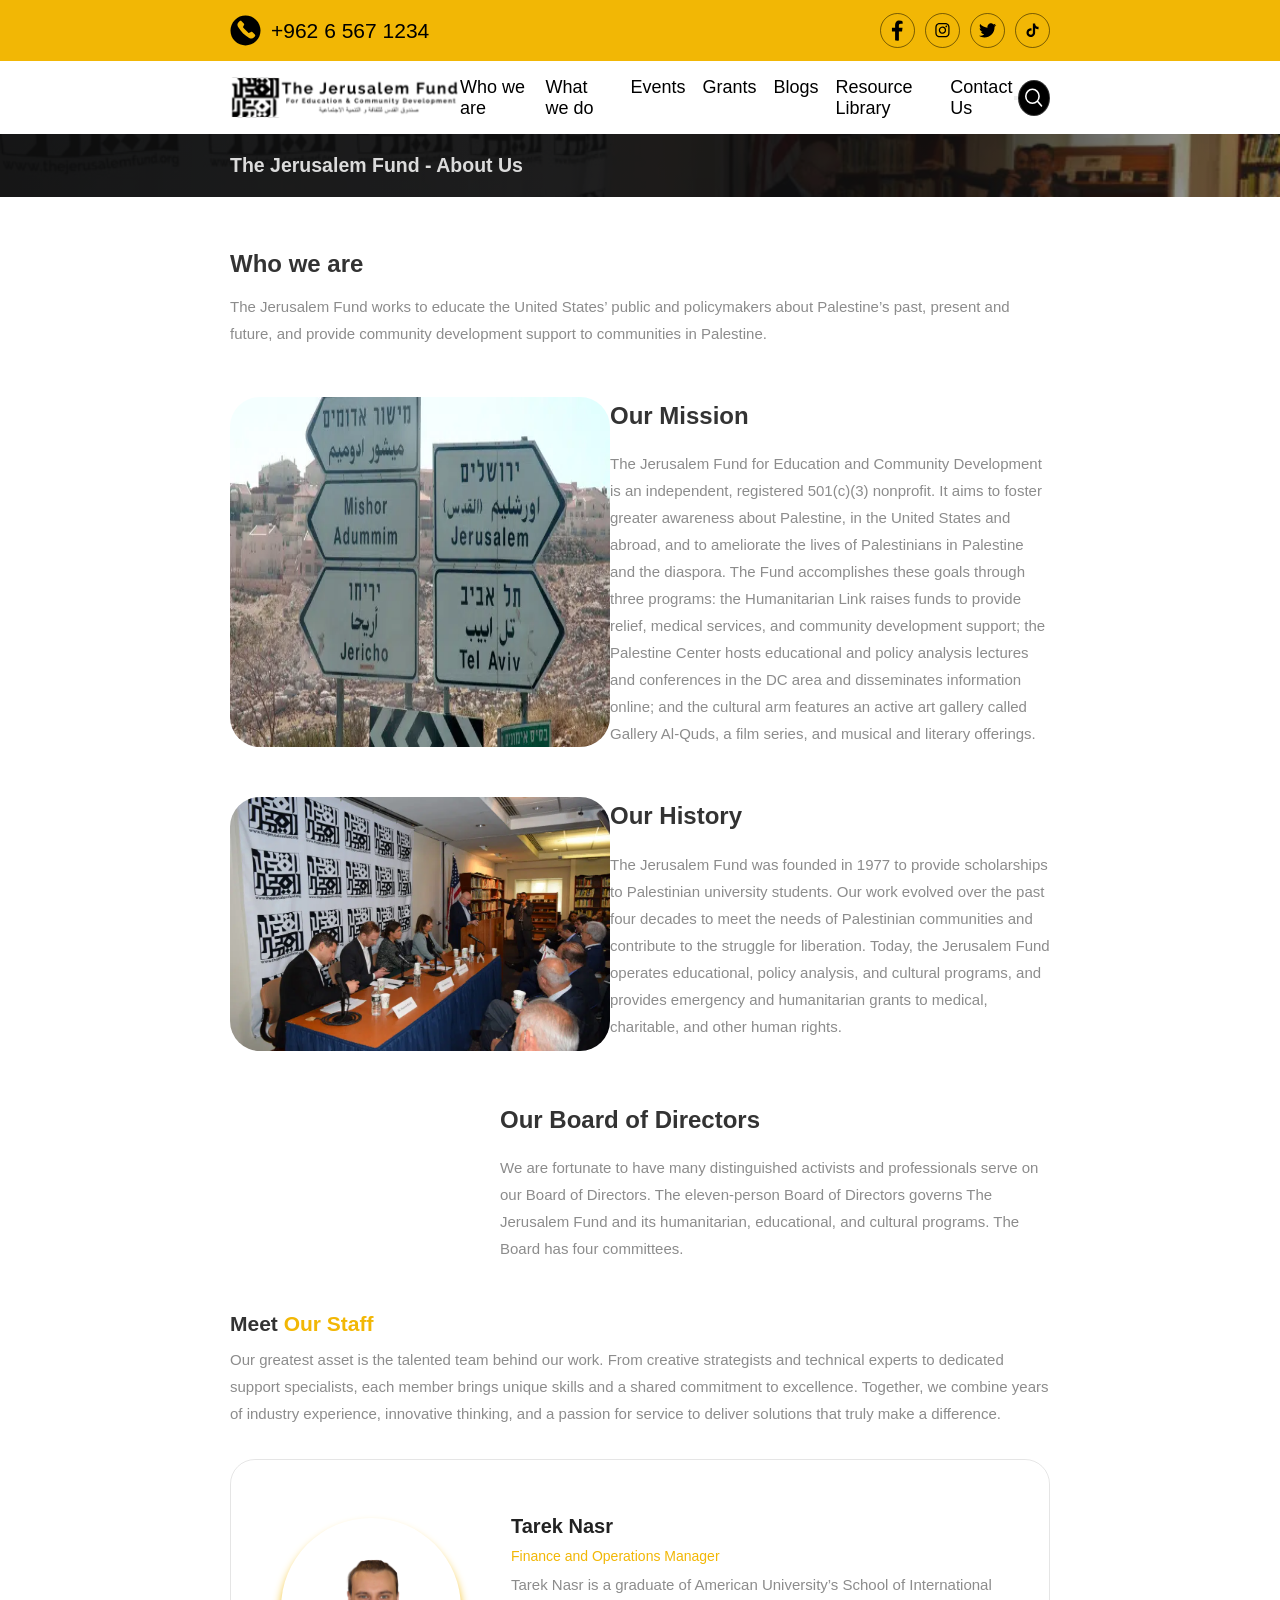
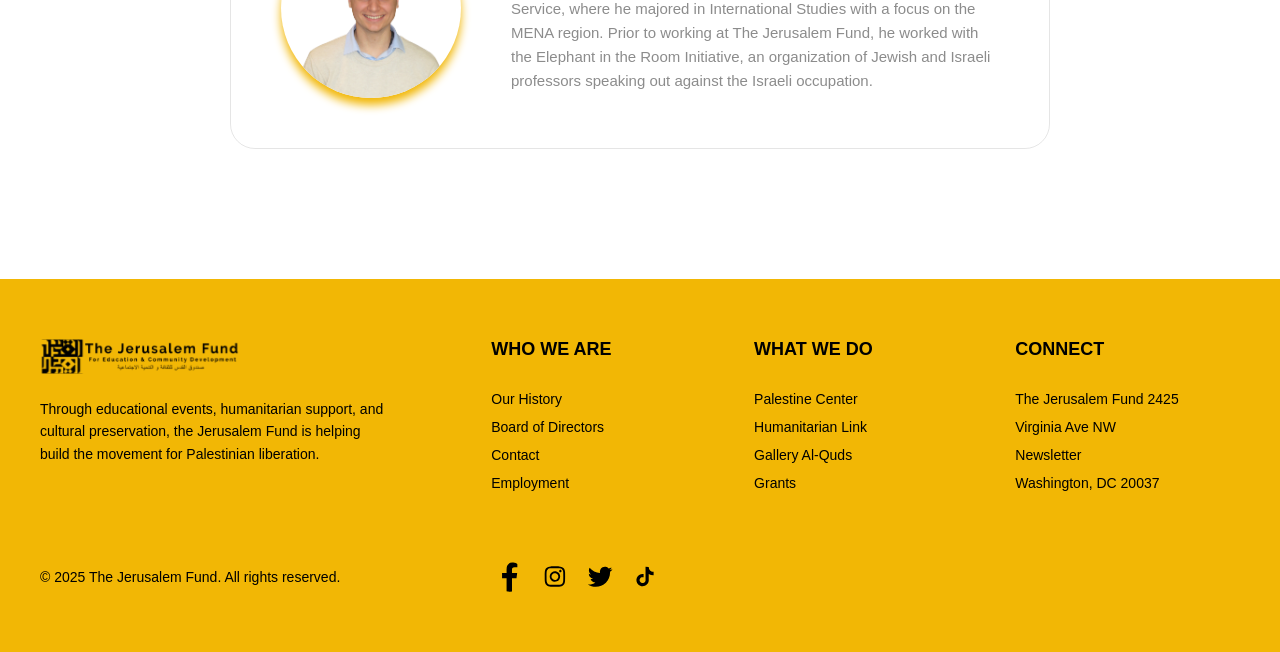
==== pages/about-us.html @ 408f3bd1 "Add History page with styles and assets Created history.html to present the organization's backgroun" ====
<!DOCTYPE html>
<html lang="ar">

<head>
    <meta charset="UTF-8">
    <meta name="viewport" content="width=device-width, initial-scale=1.0">
    <title>About Us</title>
    <link rel="stylesheet" href="../css/aboutus.css">
    <link rel="stylesheet" href="../javascript.js">
</head>

<body>

    <header>
        <div class="contact-info">
            <div class="phone-info">
                <img src="./images/phone-icon.svg" alt="phone-icon">
                <span>+962 6 567 1234</span>
            </div>

            <div class="social-icons">
                <img src="./images/facebook.svg" alt="facebook-icon">
                <img src="./images/instagram.svg" alt="instagram-icon">
                <img src="./images/twitter.svg" alt="twitter-icon">
                <img src="./images/tiktok.svg" alt="tiktok-icon">
            </div>
        </div>

        <nav class="main-nav">
            <img src="./images/navbar-logo.svg" alt="navbar-logo" class="navbar-logo">

            <div class="nav-links-container">
                <ul class="nav-links">
                    <li><a href="#">Who we are</a></li>
                    <li><a href="#">What we do</a></li>
                    <li><a href="#">Events</a></li>
                    <li><a href="#">Grants</a></li>
                    <li><a href="#">Blogs</a></li>
                    <li><a href="#">Resource Library</a></li>
                    <li><a href="#">Contact Us</a></li>
                </ul>
            </div>


            <button class="nav-toggle" aria-label="Toggle navigation">
                <span class="hamburger">☰</span>
            </button>
            <div class="search-icon">
                <img src="./images/search-icon.svg" alt="Search Icon"
                    style="width: 100%; height: 100%; object-fit: contain;">
            </div>

        </nav>

        <div class="page-path">
            <h2>The Jerusalem Fund - <span>About Us</span></h2>
        </div>
    </header>

    <section class="about-us-section">
        <div>
            <div class="about-us-title">
                <h2>Who we are</h2>
                <p>The Jerusalem Fund works to educate the United States’ public and policymakers about Palestine’s
                    past, present and future, and provide community development support to communities in Palestine.</p>
            </div>
        </div>
        <div class="about-us-content">
            <div class="our-mission">
                <img src=".//images/cities-image.png" alt="nav-meeting" class="mission-image">
                <div class="mission-text">
                    <h3>Our Mission</h3>
                    <p>The Jerusalem Fund for Education and Community Development is an independent, registered
                        501(c)(3) nonprofit. It aims to foster greater awareness about Palestine, in the United States
                        and abroad, and to ameliorate the lives of Palestinians in Palestine and the diaspora. The Fund
                        accomplishes these goals through three programs: the Humanitarian Link raises funds to provide
                        relief, medical services, and community development support; the Palestine Center hosts
                        educational and policy analysis lectures and conferences in the DC area and disseminates
                        information online; and the cultural arm features an active art gallery called Gallery Al-Quds,
                        a film series, and musical and literary offerings.
                </div>
            </div>
            <div class="our-mission">
                <img src=".//images/nav-meeting.png" alt="nav-meeting" class="mission-image">
                <div class="mission-text">
                    <h3>Our History </h3>
                    <p>The Jerusalem Fund was founded in 1977 to provide scholarships to Palestinian university
                        students. Our work evolved over the past four decades to meet the needs of Palestinian
                        communities and contribute to the struggle for liberation. Today, the Jerusalem Fund operates
                        educational, policy analysis, and cultural programs, and provides emergency and humanitarian
                        grants to medical, charitable, and other human rights.</p>
                </div>
            </div>
            <div class="our-mission">
                <div alt="nav-meeting" class="mission-image">
                </div>
                <div class="mission-text">
                    <h3>Our Board of Directors </h3>
                    <p>We are fortunate to have many distinguished activists and professionals serve on our Board of
                        Directors. The eleven-person Board of Directors governs The Jerusalem Fund and its humanitarian,
                        educational, and cultural programs. The Board has four committees.</p>
                </div>
            </div>
        </div>

        <div class="staff-section">
            <div class="staff-title">
                <h1>Meet <span class="yellow-word">Our Staff</span></h1>
                <p>Our greatest asset is the talented team behind our work. From creative strategists and technical
                    experts to dedicated support specialists, each member brings unique skills and a shared commitment
                    to excellence. Together, we combine years of industry experience, innovative thinking, and a passion
                    for service to deliver solutions that truly make a difference.</p>
            </div>
            <div class="staff-member">
                <img src="./images/staff-background.png" alt="Portrait of Tarek Nasr" class="staff-background">

                <div class="staff-info">
                    <div class="staff-details">
                        <h2 class="staff-name">Tarek Nasr</h2>
                        <span class="staff-title yellow-word">Finance and Operations Manager</span>
                    </div>

                    <p class="staff-description">
                        Tarek Nasr is a graduate of American University’s School of International Service, where he
                        majored in International Studies with a focus on the MENA region. Prior to working at The
                        Jerusalem Fund, he worked with the Elephant in the Room Initiative, an organization of
                        Jewish and Israeli professors speaking out against the Israeli occupation.
                    </p>
                </div>
            </div>

        </div>
    </section>

    <footer class="footer">
        <div class="footer-container">
            <div class="footer-logo">
                <img src="./images/navbar-logo.svg" alt="The Jerusalem Fund Logo">
                <p>
                    Through educational events, humanitarian support, and cultural preservation, the Jerusalem Fund is
                    helping build the movement for Palestinian liberation.
                </p>
            </div>

            <div class="footer-links">
                <div class="footer-section">
                    <h3>WHO WE ARE</h3>
                    <ul>
                        <li><a href="#">Our History</a></li>
                        <li><a href="#">Board of Directors</a></li>
                        <li><a href="#">Contact</a></li>
                        <li><a href="#">Employment</a></li>
                    </ul>
                </div>
                <div class="footer-section">
                    <h3>WHAT WE DO</h3>
                    <ul>
                        <li><a href="#">Palestine Center</a></li>
                        <li><a href="#">Humanitarian Link</a></li>
                        <li><a href="#">Gallery Al-Quds</a></li>
                        <li><a href="#">Grants</a></li>
                    </ul>
                </div>
                <div class="footer-section">
                    <h3>CONNECT</h3>
                    <ul>
                        <li><a href="#">The Jerusalem Fund 2425</a></li>
                        <li><a href="#">Virginia Ave NW</a></li>
                        <li><a href="#">Newsletter</a></li>
                        <li><a href="#">Washington, DC 20037</a></li>
                    </ul>
                </div>
            </div>

            <div class="footer-social">
                <div class="footer-copyright">
                    <p>&copy; 2025 The Jerusalem Fund. All rights reserved.</p>
                </div>
                <div class="footer-social-icons">
                    <img src="./images/facebook.svg" alt="facebook-icon">
                    <img src="./images/instagram.svg" alt="instagram-icon">
                    <img src="./images/twitter.svg" alt="twitter-icon">
                    <img src="./images/tiktok.svg" alt="tiktok-icon">
                </div>
            </div>
        </div>
    </footer>



    <script>
        const navToggle = document.querySelector('.nav-toggle');
        const navLinksContainer = document.querySelector('.nav-links-container');

        navToggle.addEventListener('click', () => {
            navLinksContainer.classList.toggle('active');
            navToggle.classList.toggle('open');
        });

    </script>

    <script>
        document.addEventListener("DOMContentLoaded", function () {
            const paragraph = document.getElementById("clamp-paragraph");
            const toggleBtn = document.getElementById("readMoreToggle");

            const checkLines = () => {
                const lineHeight = parseFloat(getComputedStyle(paragraph).lineHeight);
                const lines = Math.round(paragraph.scrollHeight / lineHeight);

                if (lines <= 3) {
                    toggleBtn.style.display = "none";
                }
            };

            checkLines();

            toggleBtn.addEventListener("click", function (e) {
                e.preventDefault();
                paragraph.classList.toggle("expanded");

                toggleBtn.textContent = paragraph.classList.contains("expanded")
                    ? "read less"
                    : "...read more";
            });
        });
    </script>

    <script>
        const toggleBtn = document.querySelector(".nav-toggle");
        const navLinksContainer = document.querySelector(".nav-links-container");

        toggleBtn.addEventListener("click", () => {
            navLinksContainer.classList.toggle("active");
        });
    </script>


</body>

</html>
---- css/aboutus.css ----
/* Reset some default styles */
* {
  margin: 0;
  padding: 0;
  box-sizing: border-box;
}

body {
  font-family: Arial, sans-serif;
  color: #333;
  overflow-x: hidden;
}

h1,
h2,
h3,
span,
p {
}

p {
  font-size: 15px;
  line-height: 1.8;
  font-weight: 300;
  color: rgba(140, 140, 140, 1);
}



/* === Contact Info Section === */

header {
  position: fixed;
  z-index: 1000;
  width: 100%;
}

.contact-info {
  background-color: rgba(242, 183, 5, 1);
  display: flex;
  justify-content: space-between;
  align-items: center;
  padding: 13px 230px;
}

.phone-info,
.social-icons {
  display: flex;
  align-items: center;
  gap: 10px;
}

.phone-info img {
  width: 31px;
  height: 31px;
}

.phone-info span {
  font-size: 21px;
  color: rgba(0, 0, 0, 1);
}

.social-icons {
  justify-content: center;
}

.social-icons img {
  width: 35px;
  height: 35px;
  border: 1px solid rgba(0, 0, 0, 0.5);
  border-radius: 50%;
  padding: 6px;
  transition: background-color 0.3s ease;

  
}

.social-icons img:hover {
  background-color: rgba(0, 0, 0, 0.1);
}



@media (max-width: 768px) {
  .main-nav {
    padding: 10px 20px;
    position: relative;
  }
  .contact-info{
    display: none;
  }

  /* Use flexbox with space-between */
  .main-nav {
    display: flex;
    align-items: center;
    justify-content: space-between;
  }

  /* nav-links-container is hidden by default */
  .nav-links-container {
    display: none;
    position: absolute;
    top: 100%;
    left: 0;
    right: 0;
    background: white;
    flex-direction: column;
    align-items: center;
    gap: 15px;
    padding: 15px 0;
    box-shadow: 0 4px 10px rgba(0, 0, 0, 0.1);
    border-radius: 0 0 10px 10px;
    z-index: 999;
  }

  .nav-links-container.active {
    display: flex;
  }

  .nav-links {
    flex-direction: column;
    gap: 15px;
  }

  .nav-links a {
    font-size: 18px;
    padding: 10px 20px;
    width: 100%;
    text-align: center;
    display: block;
  }

  /* Hamburger button on right */
  .nav-toggle {
    display: block;
    background: none;
    border: none;
    cursor: pointer;
    width: 30px;
    height: 30px;
    position: relative;
    z-index: 1100;
    order: 2;
    /* Put after nav-links */
  }

  /* Search icon on left side (order 1) */
  .search-icon {
    height: 30px;
    order: 1;
  }

  /* Logo on far left (order 0) */
  .navbar-logo {
    width: 180px;
    height: auto;
    order: 0;
    cursor: pointer;
  }
}



/*          -------------------         */

/* === Main Navigation Section === */

.main-nav {
  background-color: #fff;
  display: flex;
  align-items: center;
  justify-content: space-between;
  padding: 10px 230px;
}

.nav-links-container.nav-links {
  display: flex;
  align-items: center;
}

.navbar-logo {
  width: 230px;
  height: 53px;
  cursor: pointer;

}

.nav-links {
  display: flex;
  gap: 17px
}

.nav-links li {
  list-style: none;
}

.nav-links a {
  color: #000;
  text-decoration: none;
  font-size: 18px;
  transition: color 0.3s ease;

}

.nav-links a:hover {
  color: rgba(242, 183, 5, 1);
}

.search-icon {
  height: 36px;
  width: 36px;
  background-color: #000;
  border: 1px solid rgba(255, 255, 255, 0.2);
  border-radius: 50%;
  display: flex;
  align-items: center;
  justify-content: center;
  padding: 6px;
  transition: background-color 0.3s ease;
  cursor: pointer;
}

.search-icon:hover {
  background-color: rgba(0, 0, 0, 0.8);
}

.page-path{
  color: #fff;
  font-size: 13px;
  font-weight: 400;
  padding: 20px 230px; /* 20px top/bottom, 32px left/right */

  background-image: 
    linear-gradient(to right, rgba(0, 0, 0, 0.95) 0%, rgba(0, 0, 0, 0.85) 70%, rgba(0, 0, 0, 0) 100%),
    url('../pages/images/nav-meeting.png');
  background-size:115%;
  background-position: center 39%;
  background-repeat: no-repeat;
}

.hamburger{
  display: none;
}

@media (max-width: 1024px) {
  .main-nav {
    padding: 10px 20px;
  }

  .navbar-logo {
    width: 180px;
    height: auto;
  }

  .nav-links {
    flex-direction: column;
    gap: 10px;
  }

  .nav-links a {
    font-size: 16px;
    padding: 10px;
  }

  .search-icon {
    display: none; /* Hide search icon on smaller screens */
  }

  .hamburger{
    display: block;
    background: none;
    font-size: 22px;
    border: none;
    cursor: pointer;
    position: relative;
    z-index: 1100; /* Ensure it appears above other elements */
  }
  
}

@media (max-width: 768px) {
  .page-path {
    padding: 1rem;
    font-size: 12px;
  }
}


.page-path span{
    font-weight: 700;

}

.page-path {
  filter: brightness(0.9) contrast(0.9);
}




/*---------- -------------------         */

.about-us-section{
    padding: 250px 230px 130px 230px ;
}


.about-us-title{
    display: flex;
    flex-direction: column;
    align-items: left;
    gap: 15px;
}

.our-mission{
    display: flex;
    justify-content: space-between;
    margin-top: 50px;
}
.mission-image{
    width: 100%;
    max-width: 380px;
    height: auto;
    border-radius: 30px;
}

.mission-text{
    max-width: 550px;
    font-size: 18px;
    line-height: 1.6;
    font-weight: 300;
}
.mission-text h3{
    font-size: 24px;
    font-weight: 600;
    margin-bottom: 15px;
}
.staff-member {
  display: flex;
  align-items: stretch; /* Stretch children vertically */
  gap: 50px;
  margin-top: 32px;
  flex-wrap: wrap;
  border: 1px solid rgba(0, 0, 0, 0.1);
  padding: 50px;
  border-radius: 25px;

}

.staff-background {
  width: 180px;
  height: 180px;
  object-fit: cover;
  object-position: -8px;
  border-radius: 50%;
  box-shadow: 0 7px 10px rgba(242, 183, 5, 1);
  flex-shrink: 0;
  margin-top: 8px;
}

.staff-section{
  margin-top: 50px;
}

.staff-info {
  flex: 1;
  display: flex;
  flex-direction: column;
  justify-content: space-around;
  height: auto;
}

.staff-details {
  display: flex;
  flex-direction: column;
  gap: 10px;
}

.staff-name {
  margin: 0;
  font-size: 20px;
  font-weight: 600;
  color: #222;
}

.staff-title {
  font-size: 14px;
  font-weight: 500;
}
.staff-title p{
  margin: 10px 0;
}

.staff-description {
  font-size: 15px;
  line-height: 1.6;
}

.yellow-word {
  color: rgba(242, 183, 5, 1);
}

@media (max-width: 1024px) {
  .about-us-section {
    padding: 150px 80px 100px 80px;
  }

  .mission-text {
    max-width: 100%;
  }
}

@media (max-width: 768px) {
  .about-us-section {
    padding: 130px 30px;
  }

  .our-mission {
    flex-direction: column;
    align-items: center;
    text-align: center;
    gap: 25px;
  }

  .mission-image {
    max-width: 100%;
    border-radius: 20px;
  }

  .mission-text h3 {
    font-size: 20px;
  }

  .mission-text {
    font-size: 16px;
  }

  .staff-member {
    flex-direction: column;
    align-items: center;
    text-align: center;
    padding: 30px;
    gap: 30px;
  }

  .staff-info {
    align-items: center;
  }

  .staff-background {
    width: 150px;
    height: 150px;
    object-position: center;
  }

  .staff-title h1 {
    font-size: 24px;
  }

  .staff-description {
    font-size: 14px;
  }

  .main-nav {
    padding: 10px 20px;
  }

  .nav-links {
    flex-direction: column;
    gap: 10px;
  }

  .navbar-logo {
    width: 180px;
    height: auto;
  }

  .search-icon {
    display: none;  }

  .page-path {
    padding: 1rem;
    font-size: 12px;
    text-align: center;
    background-size: cover;
  }
}

@media (max-width: 480px) {
  .about-us-title h2 {
    font-size: 22px;
  }

  .about-us-title p,
  .mission-text,
  .staff-description {
    font-size: 14px;
  }

  .staff-title h1 {
    font-size: 20px;
  }

  .staff-background {
    width: 120px;
    height: 120px;
  }
}


/*---------- -------------------         */
/* Footer */
footer {
  background-color: rgba(242, 183, 5, 1);
  color: #000;
  padding: 60px 20px;
  font-family: 'Poppins', sans-serif;
}

.footer-container {
  display: flex;
  flex-wrap: wrap;
  justify-content: space-between;
  gap: 40px;
  max-width: 1200px;
  margin: 0 auto;
}

.footer-logo {
  flex: 1 1 300px;
  max-width: 350px;
}

.footer-logo img {
  width: 100%;
  max-width: 200px;
}

.footer-logo p {
  margin-top: 20px;
  font-size: 14px;
  line-height: 1.6;
  color: #000;
  font-weight: 500;
}

.footer-links {
  display: flex;
  flex: 2 1 600px;
  justify-content: space-around;
  flex-wrap: wrap;
  gap: 20px;
}

.footer-section h3 {
  font-size: 18px;
  font-weight: 600;
  margin-bottom: 15px;
  color: #000;
}

.footer-section ul {
  list-style: none;
  padding: 0;
  margin: 30px 0;
}

.footer-section li {
  margin-bottom: 10px;
}

.footer-section a {
  color: #000;
  text-decoration: none;
  font-size: 14px;
  transition: color 0.3s;
  font-weight: 500;
}

.footer-section a:hover {
  color: #333;
  text-decoration: underline;
}

.footer-social{
  display: flex;
  align-items: center;
  gap: 155px;
}

.footer-copyright p{
  color: #000;
  font-size: 14px;
  font-weight: 500;
}

.footer-social-icons{
  display: flex;
  gap: 15px;
}

.footer-social-icons img {
  width: 30px;
  height: 30px;
  border-radius: 50%;
  transition: transform 0.3s ease;
  cursor: pointer;
}

.footer-social-icons img:hover {
  transform: scale(1.05);

}
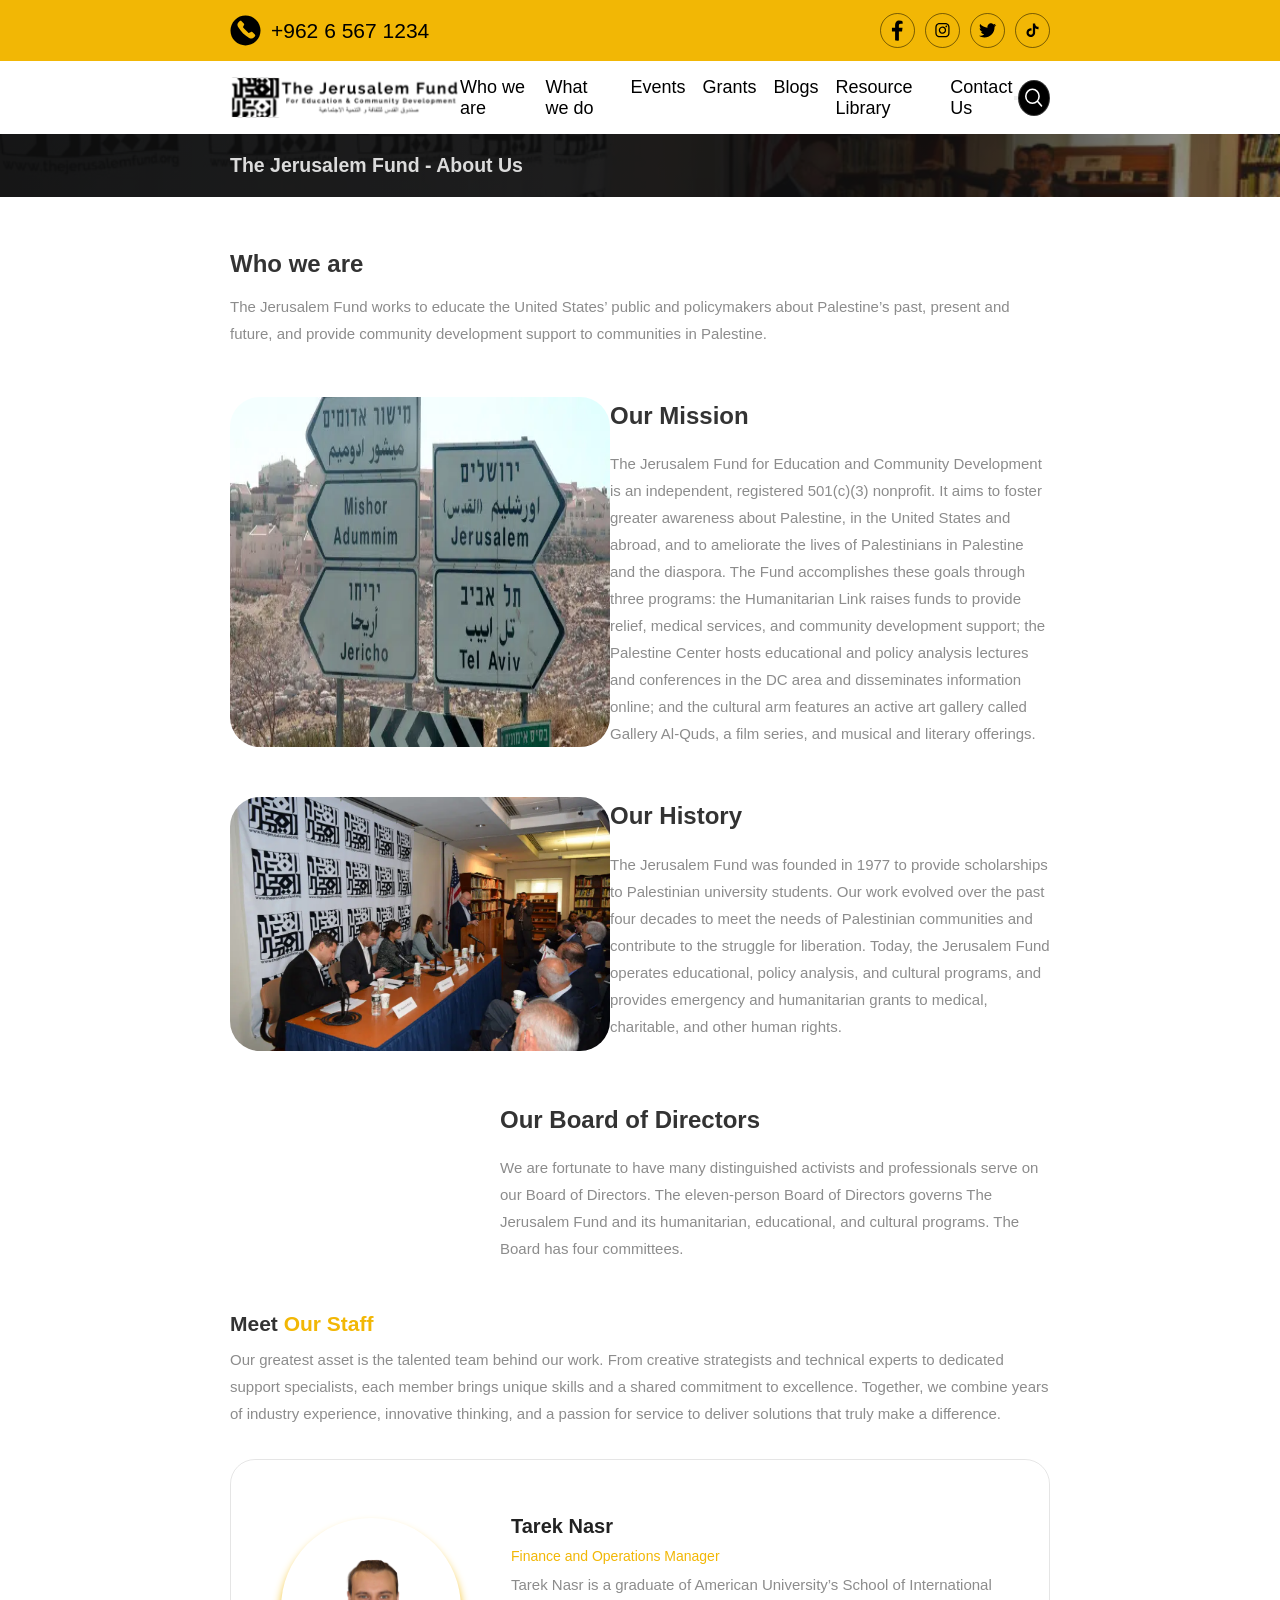
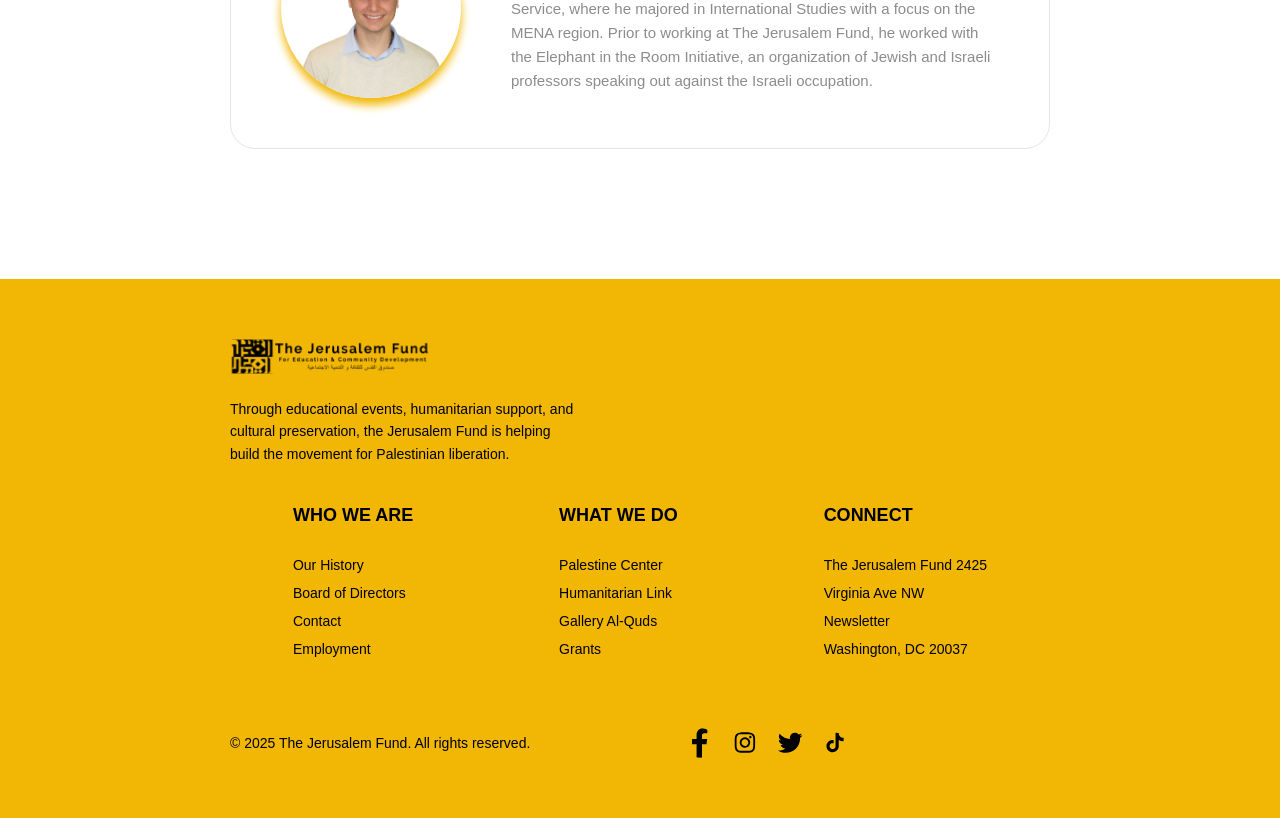
==== commit 4e5b6d47: "Add board page and update about-us CSS references Renamed aboutus.css to about-us.css and updated th" ====
--- a/pages/about-us.html
+++ b/pages/about-us.html
@@ -5,7 +5,7 @@
     <meta charset="UTF-8">
     <meta name="viewport" content="width=device-width, initial-scale=1.0">
     <title>About Us</title>
-    <link rel="stylesheet" href="../css/aboutus.css">
+    <link rel="stylesheet" href="../css/about-us.css">
     <link rel="stylesheet" href="../javascript.js">
 </head>
 
--- a/css/about-us.css
+++ b/css/about-us.css
@@ -0,0 +1,614 @@
+/* Reset some default styles */
+* {
+  margin: 0;
+  padding: 0;
+  box-sizing: border-box;
+}
+
+body {
+  font-family: Arial, sans-serif;
+  color: #333;
+  overflow-x: hidden;
+}
+
+h1,
+h2,
+h3,
+span,
+p {
+}
+
+p {
+  font-size: 15px;
+  line-height: 1.8;
+  font-weight: 300;
+  color: rgba(140, 140, 140, 1);
+}
+
+
+
+/* === Contact Info Section === */
+
+header {
+  position: fixed;
+  z-index: 1000;
+  width: 100%;
+}
+
+.contact-info {
+  background-color: rgba(242, 183, 5, 1);
+  display: flex;
+  justify-content: space-between;
+  align-items: center;
+  padding: 13px 230px;
+}
+
+.phone-info,
+.social-icons {
+  display: flex;
+  align-items: center;
+  gap: 10px;
+}
+
+.phone-info img {
+  width: 31px;
+  height: 31px;
+}
+
+.phone-info span {
+  font-size: 21px;
+  color: rgba(0, 0, 0, 1);
+}
+
+.social-icons {
+  justify-content: center;
+}
+
+.social-icons img {
+  width: 35px;
+  height: 35px;
+  border: 1px solid rgba(0, 0, 0, 0.5);
+  border-radius: 50%;
+  padding: 6px;
+  transition: background-color 0.3s ease;
+
+  
+}
+
+.social-icons img:hover {
+  background-color: rgba(0, 0, 0, 0.1);
+}
+
+
+
+@media (max-width: 768px) {
+  .main-nav {
+    padding: 10px 20px;
+    position: relative;
+  }
+  .contact-info{
+    display: none;
+  }
+
+  /* Use flexbox with space-between */
+  .main-nav {
+    display: flex;
+    align-items: center;
+    justify-content: space-between;
+  }
+
+  /* nav-links-container is hidden by default */
+  .nav-links-container {
+    display: none;
+    position: absolute;
+    top: 100%;
+    left: 0;
+    right: 0;
+    background: white;
+    flex-direction: column;
+    align-items: center;
+    gap: 15px;
+    padding: 15px 0;
+    box-shadow: 0 4px 10px rgba(0, 0, 0, 0.1);
+    border-radius: 0 0 10px 10px;
+    z-index: 999;
+  }
+
+  .nav-links-container.active {
+    display: flex;
+  }
+
+  .nav-links {
+    flex-direction: column;
+    gap: 15px;
+  }
+
+  .nav-links a {
+    font-size: 18px;
+    padding: 10px 20px;
+    width: 100%;
+    text-align: center;
+    display: block;
+  }
+
+  /* Hamburger button on right */
+  .nav-toggle {
+    display: block;
+    background: none;
+    border: none;
+    cursor: pointer;
+    width: 30px;
+    height: 30px;
+    position: relative;
+    z-index: 1100;
+    order: 2;
+    /* Put after nav-links */
+  }
+
+  /* Search icon on left side (order 1) */
+  .search-icon {
+    height: 30px;
+    order: 1;
+  }
+
+  /* Logo on far left (order 0) */
+  .navbar-logo {
+    width: 180px;
+    height: auto;
+    order: 0;
+    cursor: pointer;
+  }
+}
+
+
+
+/*          -------------------         */
+
+/* === Main Navigation Section === */
+
+.main-nav {
+  background-color: #fff;
+  display: flex;
+  align-items: center;
+  justify-content: space-between;
+  padding: 10px 230px;
+}
+
+.nav-links-container.nav-links {
+  display: flex;
+  align-items: center;
+}
+
+.navbar-logo {
+  width: 230px;
+  height: 53px;
+  cursor: pointer;
+
+}
+
+.nav-links {
+  display: flex;
+  gap: 17px
+}
+
+.nav-links li {
+  list-style: none;
+}
+
+.nav-links a {
+  color: #000;
+  text-decoration: none;
+  font-size: 18px;
+  transition: color 0.3s ease;
+
+}
+
+.nav-links a:hover {
+  color: rgba(242, 183, 5, 1);
+}
+
+.search-icon {
+  height: 36px;
+  width: 36px;
+  background-color: #000;
+  border: 1px solid rgba(255, 255, 255, 0.2);
+  border-radius: 50%;
+  display: flex;
+  align-items: center;
+  justify-content: center;
+  padding: 6px;
+  transition: background-color 0.3s ease;
+  cursor: pointer;
+}
+
+.search-icon:hover {
+  background-color: rgba(0, 0, 0, 0.8);
+}
+
+.page-path{
+  color: #fff;
+  font-size: 13px;
+  font-weight: 400;
+  padding: 20px 230px; /* 20px top/bottom, 32px left/right */
+
+  background-image: 
+    linear-gradient(to right, rgba(0, 0, 0, 0.95) 0%, rgba(0, 0, 0, 0.85) 70%, rgba(0, 0, 0, 0) 100%),
+    url('../pages/images/nav-meeting.png');
+  background-size:115%;
+  background-position: center 39%;
+  background-repeat: no-repeat;
+}
+
+.hamburger{
+  display: none;
+}
+
+@media (max-width: 1024px) {
+  .main-nav {
+    padding: 10px 20px;
+  }
+
+  .navbar-logo {
+    width: 180px;
+    height: auto;
+  }
+
+  .nav-links {
+    flex-direction: column;
+    gap: 10px;
+  }
+
+  .nav-links a {
+    font-size: 16px;
+    padding: 10px;
+  }
+
+  .search-icon {
+    display: none; /* Hide search icon on smaller screens */
+  }
+
+  .hamburger{
+    display: block;
+    background: none;
+    font-size: 22px;
+    border: none;
+    cursor: pointer;
+    position: relative;
+    z-index: 1100; /* Ensure it appears above other elements */
+  }
+  
+}
+
+@media (max-width: 768px) {
+  .page-path {
+    padding: 1rem;
+    font-size: 12px;
+  }
+}
+
+
+.page-path span{
+    font-weight: 700;
+
+}
+
+.page-path {
+  filter: brightness(0.9) contrast(0.9);
+}
+
+
+
+
+/*---------- -------------------         */
+
+.about-us-section{
+    padding: 250px 230px 130px 230px ;
+}
+
+
+.about-us-title{
+    display: flex;
+    flex-direction: column;
+    align-items: left;
+    gap: 15px;
+}
+
+.our-mission{
+    display: flex;
+    justify-content: space-between;
+    margin-top: 50px;
+}
+.mission-image{
+    width: 100%;
+    max-width: 380px;
+    height: auto;
+    border-radius: 30px;
+}
+
+.mission-text{
+    max-width: 550px;
+    font-size: 18px;
+    line-height: 1.6;
+    font-weight: 300;
+}
+.mission-text h3{
+    font-size: 24px;
+    font-weight: 600;
+    margin-bottom: 15px;
+}
+.staff-member {
+  display: flex;
+  align-items: stretch; /* Stretch children vertically */
+  gap: 50px;
+  margin-top: 32px;
+  flex-wrap: wrap;
+  border: 1px solid rgba(0, 0, 0, 0.1);
+  padding: 50px;
+  border-radius: 25px;
+
+}
+
+.staff-background {
+  width: 180px;
+  height: 180px;
+  object-fit: cover;
+  object-position: -8px;
+  border-radius: 50%;
+  box-shadow: 0 7px 10px rgba(242, 183, 5, 1);
+  flex-shrink: 0;
+  margin-top: 8px;
+}
+
+.staff-section{
+  margin-top: 50px;
+}
+
+.staff-info {
+  flex: 1;
+  display: flex;
+  flex-direction: column;
+  justify-content: space-around;
+  height: auto;
+}
+
+.staff-details {
+  display: flex;
+  flex-direction: column;
+  gap: 10px;
+}
+
+.staff-name {
+  margin: 0;
+  font-size: 20px;
+  font-weight: 600;
+  color: #222;
+}
+
+.staff-title {
+  font-size: 14px;
+  font-weight: 500;
+}
+.staff-title p{
+  margin: 10px 0;
+}
+
+.staff-description {
+  font-size: 15px;
+  line-height: 1.6;
+}
+
+.yellow-word {
+  color: rgba(242, 183, 5, 1);
+}
+
+@media (max-width: 1024px) {
+  .about-us-section {
+    padding: 150px 80px 100px 80px;
+  }
+
+  .mission-text {
+    max-width: 100%;
+  }
+}
+
+@media (max-width: 768px) {
+  .about-us-section {
+    padding: 130px 30px;
+  }
+
+  .our-mission {
+    flex-direction: column;
+    align-items: center;
+    text-align: center;
+    gap: 25px;
+  }
+
+  .mission-image {
+    max-width: 100%;
+    border-radius: 20px;
+  }
+
+  .mission-text h3 {
+    font-size: 20px;
+  }
+
+  .mission-text {
+    font-size: 16px;
+  }
+
+  .staff-member {
+    flex-direction: column;
+    align-items: center;
+    text-align: center;
+    padding: 30px;
+    gap: 30px;
+  }
+
+  .staff-info {
+    align-items: center;
+  }
+
+  .staff-background {
+    width: 150px;
+    height: 150px;
+    object-position: center;
+  }
+
+  .staff-title h1 {
+    font-size: 24px;
+  }
+
+  .staff-description {
+    font-size: 14px;
+  }
+
+  .main-nav {
+    padding: 10px 20px;
+  }
+
+  .nav-links {
+    flex-direction: column;
+    gap: 10px;
+  }
+
+  .navbar-logo {
+    width: 180px;
+    height: auto;
+  }
+
+  .search-icon {
+    display: none;  }
+
+  .page-path {
+    padding: 1rem;
+    font-size: 12px;
+    text-align: center;
+    background-size: cover;
+  }
+}
+
+@media (max-width: 480px) {
+  .about-us-title h2 {
+    font-size: 22px;
+  }
+
+  .about-us-title p,
+  .mission-text,
+  .staff-description {
+    font-size: 14px;
+  }
+
+  .staff-title h1 {
+    font-size: 20px;
+  }
+
+  .staff-background {
+    width: 120px;
+    height: 120px;
+  }
+}
+
+
+/*---------- -------------------         */
+/* Footer */
+footer {
+  background-color: rgba(242, 183, 5, 1);
+  color: #000;
+  padding: 60px 230px;
+  font-family: 'Poppins', sans-serif;
+}
+
+.footer-container {
+  display: flex;
+  flex-wrap: wrap;
+  justify-content: space-between;
+  gap: 40px;
+  max-width: 1200px;
+  margin: 0 auto;
+}
+
+.footer-logo {
+  flex: 1 1 300px;
+  max-width: 350px;
+}
+
+.footer-logo img {
+  width: 100%;
+  max-width: 200px;
+}
+
+.footer-logo p {
+  margin-top: 20px;
+  font-size: 14px;
+  line-height: 1.6;
+  color: #000;
+  font-weight: 500;
+}
+
+.footer-links {
+  display: flex;
+  flex: 2 1 600px;
+  justify-content: space-around;
+  flex-wrap: wrap;
+  gap: 20px;
+}
+
+.footer-section h3 {
+  font-size: 18px;
+  font-weight: 600;
+  margin-bottom: 15px;
+  color: #000;
+}
+
+.footer-section ul {
+  list-style: none;
+  padding: 0;
+  margin: 30px 0;
+}
+
+.footer-section li {
+  margin-bottom: 10px;
+}
+
+.footer-section a {
+  color: #000;
+  text-decoration: none;
+  font-size: 14px;
+  transition: color 0.3s;
+  font-weight: 500;
+}
+
+.footer-section a:hover {
+  color: #333;
+  text-decoration: underline;
+}
+
+.footer-social{
+  display: flex;
+  align-items: center;
+  gap: 155px;
+}
+
+.footer-copyright p{
+  color: #000;
+  font-size: 14px;
+  font-weight: 500;
+}
+
+.footer-social-icons{
+  display: flex;
+  gap: 15px;
+}
+
+.footer-social-icons img {
+  width: 30px;
+  height: 30px;
+  border-radius: 50%;
+  transition: transform 0.3s ease;
+  cursor: pointer;
+}
+
+.footer-social-icons img:hover {
+  transform: scale(1.05);
+
+}
